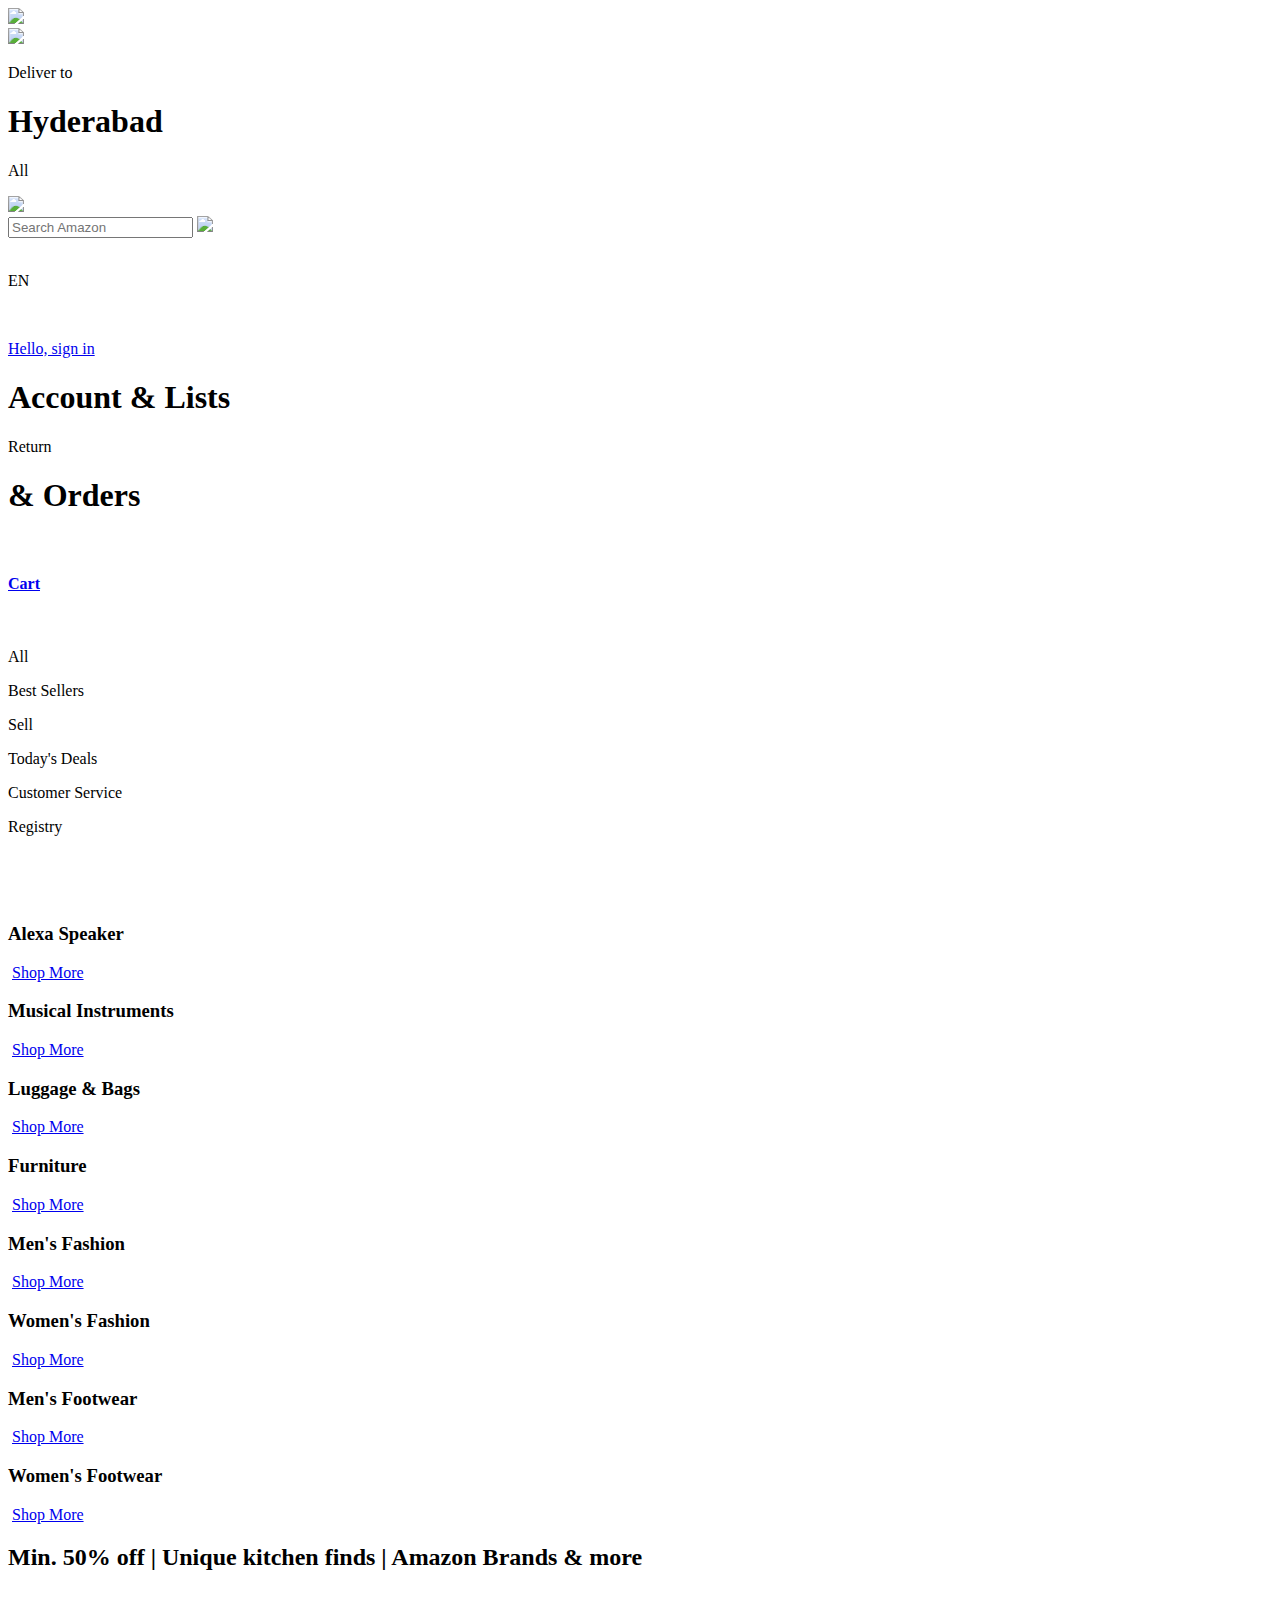
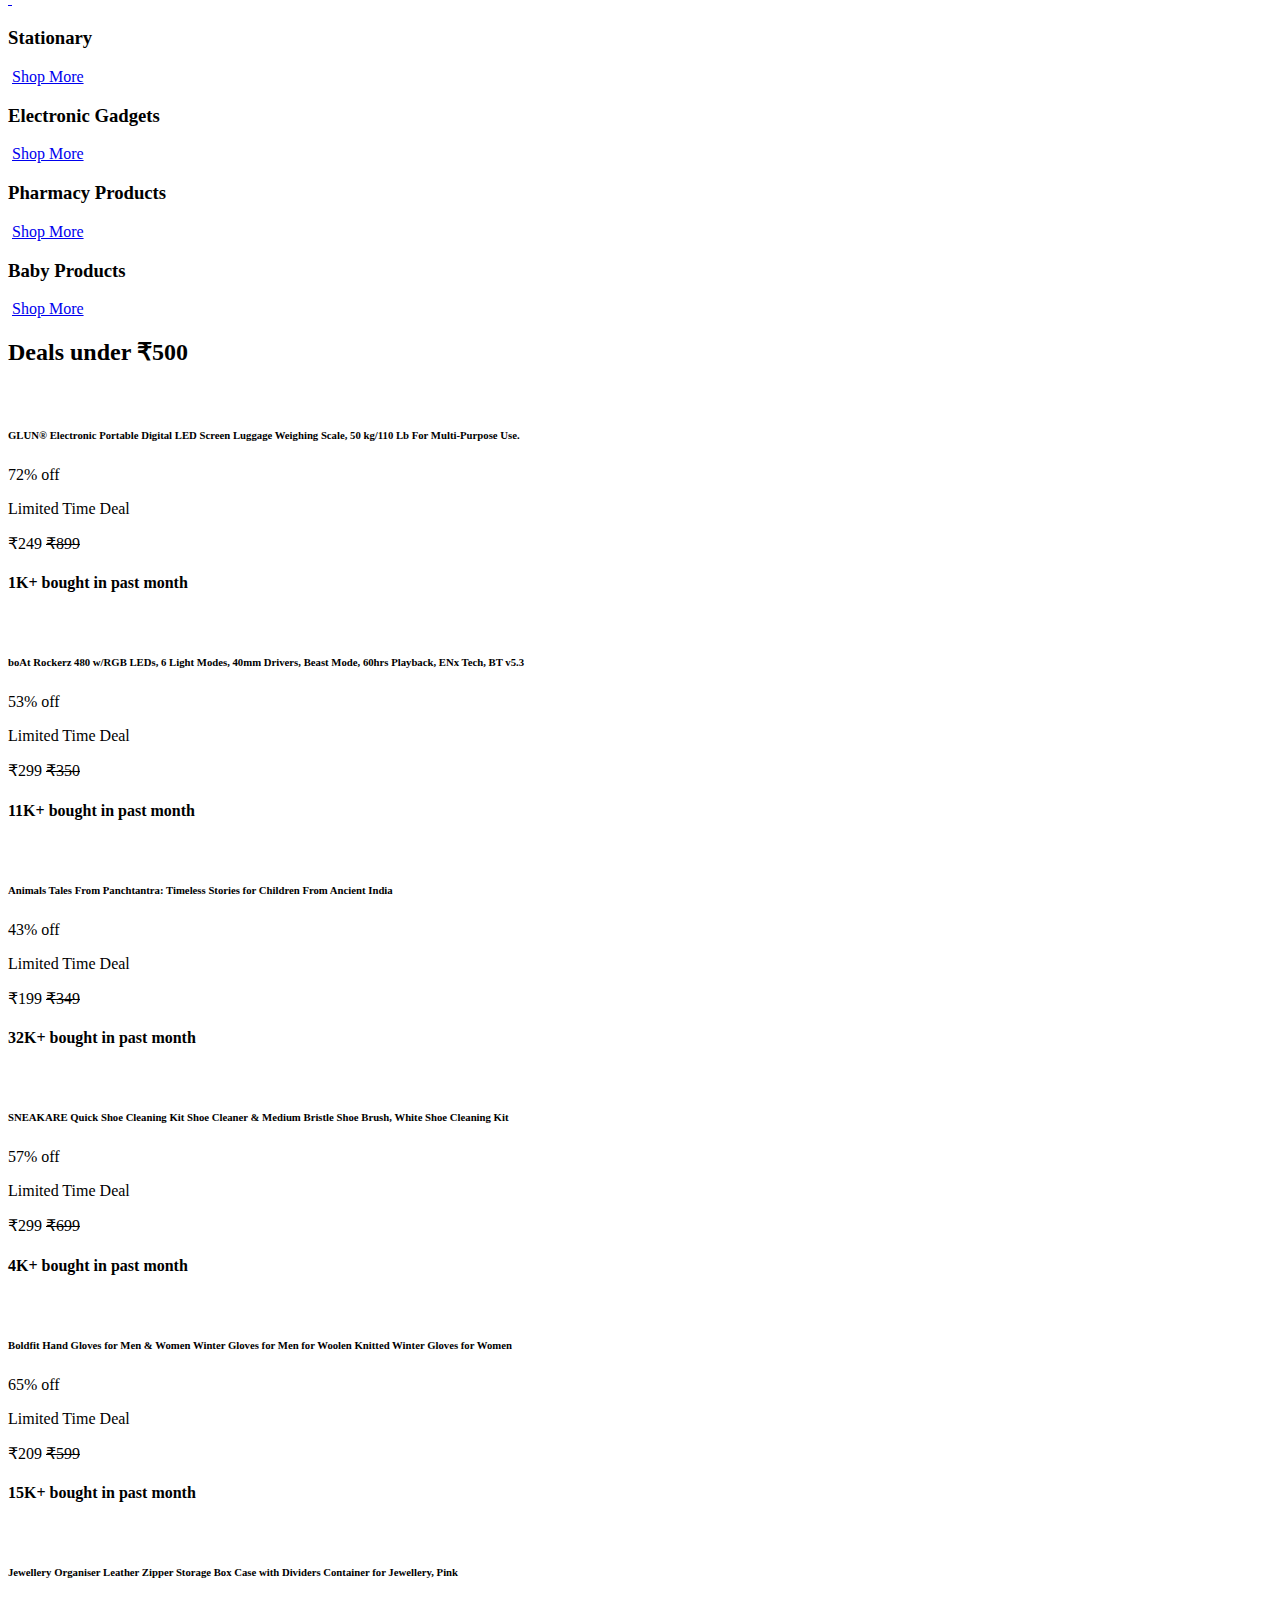
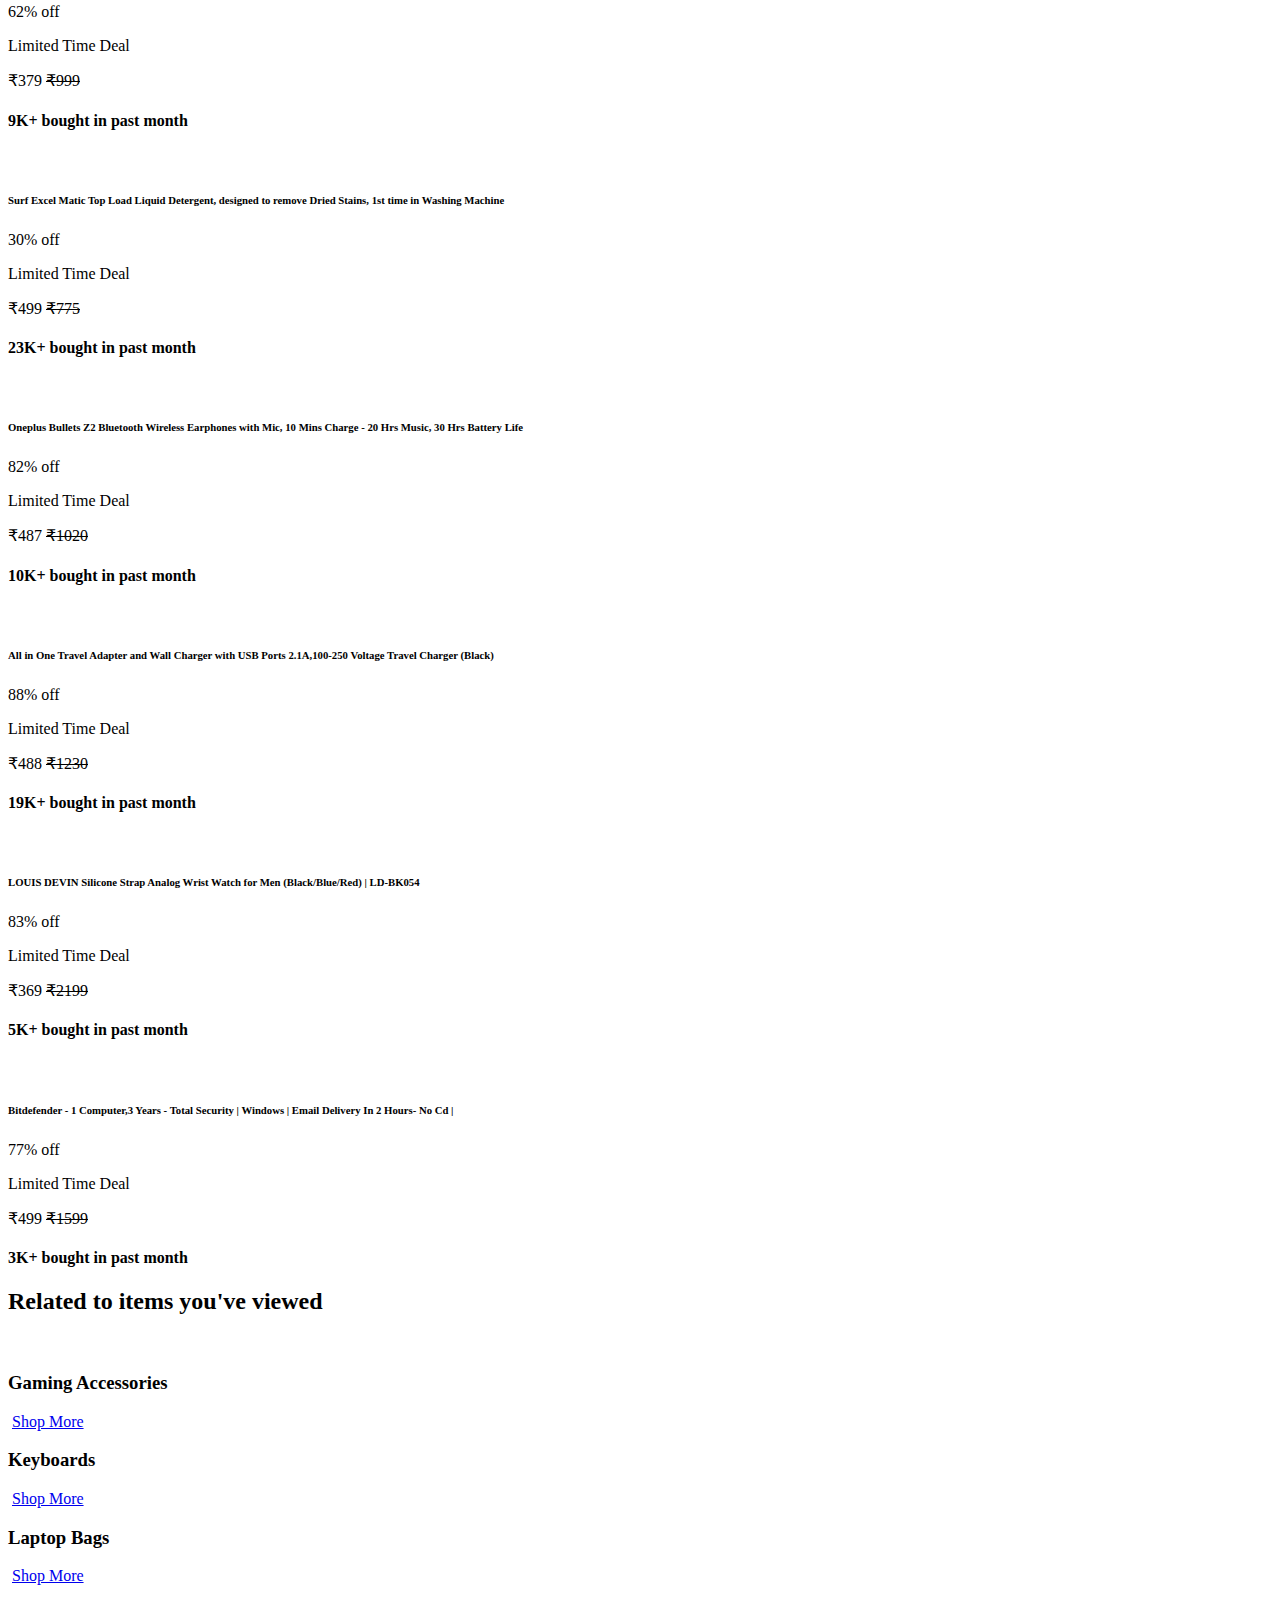
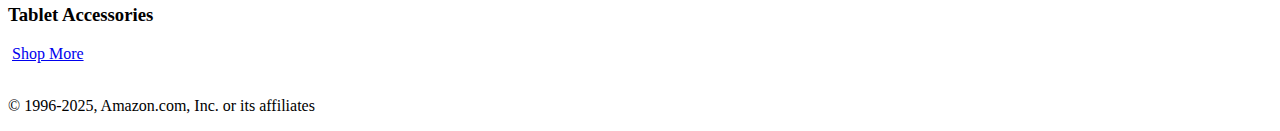
==== index.html @ c532bd1b "Add files via upload" ====
<!DOCTYPE html>
<html lang="en">
<head>
    <meta charset="UTF-8">
    <meta name="viewport" content="width=device-width, initial-scale=1.0">
    <title>Amazon Clone</title>
    <link rel="stylesheet" href="/home/style.css">
    <link rel="preconnect" href="https://fonts.googleapis.com">
<link rel="preconnect" href="https://fonts.gstatic.com" crossorigin>
<link href="https://fonts.googleapis.com/css2?family=Allerta&family=Inter:ital,opsz,wght@0,14..32,100..900;1,14..32,100..900&family=Lato:ital,wght@0,100;0,300;0,400;0,700;0,900;1,100;1,300;1,400;1,700;1,900&family=Montserrat:ital,wght@0,100..900;1,100..900&family=Poppins:ital,wght@0,100;0,200;0,300;0,400;0,500;0,600;0,700;0,800;0,900;1,100;1,200;1,300;1,400;1,500;1,600;1,700;1,800;1,900&family=Roboto:ital,wght@0,100;0,300;0,400;0,500;0,700;0,900;1,100;1,300;1,400;1,500;1,700;1,900&display=swap" rel="stylesheet">
</head>
<body>
    <nav >
        <a href="/">
            <img src="/assets/amazon_logo.png" width="100" >
        </a>
        <div class="country-nav">
            <img src="/assets/location_icon.png" height="20" >
            <div>
                <p>Deliver to</p>
                <h1>Hyderabad</h1>
            </div>
        </div>
        <div class="search-bar">
            <div class="search-cate">
                <p>All</p>
                <img src="/assets/dropdown_icon.png" height="12" >
            </div>
            <input type="text" class="search-input" placeholder="Search Amazon">
            <img src="/assets/search_icon.png" class="search-icon" >
        </div>
        <div class="lang-nav">
            <img src="/assets/india-icon.png" width="25px" alt="">
            <p>EN</p>
            <img src="/assets/dropdown_icon.png" width="10px" alt="">
        </div>
        <div class="text-nav">
            <p><a href="/signin/index.html">Hello, sign in</a></p>
            <h1>Account & Lists <img src="/assets/dropdown_icon.png" width="10px" alt=""></h1>
        </div>
        <div class="text-nav">
            <p>Return</p>
            <h1>& Orders</h1>
        </div>
        <a href="/signin/index.html" class="mobile-user-icon" style="display: none;">
            <img src="/assets/user.png" alt="">
        </a>
        <a href="/cart/index.html" class="cart-nav">
            <img src="/assets/cart_icon.png" width="35px" alt="">
            <h4>Cart</h4>
        </a>
    </nav>
<div class="bottom-nav">
    <div>
        <img src="/assets/menu_icon.png" width="25px" alt="">
        <p>All</p>
    </div>
    <p>Best Sellers</p>
    <p> Sell</p>
    <p>Today's Deals</p>
    <p>Customer Service</p>
    <p>Registry</p>
</div>

<div class="header-slide">
    <a href="#" class="prev_control"><img src="/assets/arrow_forward.png" width="30px" alt=""></a>
    <a href="#" class="next_control"><img src="/assets/arrow_back.png" width="30px" alt=""></a>
    <ul>
        <img src="/assets/header2.jpg" class="header-img" alt="">
        <img src="/assets/header5.jpg" class="header-img" alt="">
        <img src="/assets/header3.jpg" class="header-img" alt="">
        <img src="/assets/header4.jpg" class="header-img" alt="">
        <img src="/assets/header1.jpg" class="header-img" alt="">
        <img src="/assets/header6.jpg" class="header-img" alt="">
    </ul>
</div>
<div class="row-box header-box">
    <div class="col-box">
        <h3>Alexa Speaker</h3>
        <img src="/assets/box1-1.jpg" alt="">
        <a href="/">Shop More</a>
    </div>
    <div class="col-box">
        <h3>Musical Instruments</h3>
        <img src="/assets/box1-2.jpg" alt="">
        <a href="/">Shop More</a>
    </div>
    <div class="col-box">
        <h3>Luggage & Bags</h3>
        <img src="/assets/box1-3.jpg" alt="">
        <a href="/">Shop More</a>
    </div>
    <div class="col-box">
        <h3>Furniture</h3>
        <img src="/assets/box1-4.jpg" alt="">
        <a href="/">Shop More</a>
    </div>

</div>
<div class="row-box ">
    <div class="col-box">
        <h3>Men's Fashion</h3>
        <img src="/assets/box2-1.jpg" alt="">
        <a href="/">Shop More</a>
    </div>
    <div class="col-box">
        <h3>Women's Fashion</h3>
        <img src="/assets/box2-2.jpg" alt="">
        <a href="/">Shop More</a>
    </div>
    <div class="col-box">
        <h3>Men's Footwear</h3>
        <img src="/assets/box2-3.jpg" alt="">
        <a href="/">Shop More</a>
    </div>
    <div class="col-box">
        <h3>Women's Footwear </h3>
        <img src="/assets/box2-4.jpg" alt="">
        <a href="/">Shop More</a>
    </div>

</div>

<div class="product-slide">
    <h2>Min. 50% off | Unique kitchen finds | Amazon Brands & more</h2>
    <div class="products">
        <a href="/product/index.html">
            <img src="/assets/product_img.jpg" alt="">
        </a>
        <img src="/assets/product1-10.jpg" alt="">
        <img src="/assets/product1-8.jpg" alt="">
        <img src="/assets/product1-6.jpg" alt="">
        <img src="/assets/product1-4.jpg" alt="">
        <img src="/assets/product1-2.jpg" alt="">
        <img src="/assets/product1-9.jpg" alt="">
        <img src="/assets/product1-7.jpg" alt="">
        <img src="/assets/product1-5.jpg" alt="">
        <img src="/assets/product1-3.jpg" alt="">
        <img src="/assets/product1-1.jpg" alt="">
    </div>
</div>

<div class="row-box ">
    <div class="col-box">
        <h3>Stationary</h3>
        <img src="/assets/box3-1.jpg" alt="">
        <a href="/">Shop More</a>
    </div>
    <div class="col-box">
        <h3>Electronic Gadgets</h3>
        <img src="/assets/box3-2.jpg" alt="">
        <a href="/">Shop More</a>
    </div>
    <div class="col-box">
        <h3>Pharmacy Products</h3>
        <img src="/assets/box3-3.jpg" alt="">
        <a href="/">Shop More</a>
    </div>
    <div class="col-box">
        <h3>Baby Products </h3>
        <img src="/assets/box3-4.jpg" alt="">
        <a href="/">Shop More</a>
    </div>
</div>

<div class="product-slide-price">
    <h2>Deals under &#8377;500</h2>
    <div class="products">
        <div class="product-card">
            <div class="product-img-container">
                <img src="/assets/product2-1.jpg" alt="">
            </div>
            <div class="product-offer">
                <h6>GLUN® Electronic Portable Digital LED Screen Luggage Weighing Scale, 50 kg/110 Lb For Multi-Purpose Use.</h6>
                <p>72% off</p> <span>Limited Time Deal</span>
            </div>
            <p class="product-price">&#8377;<span>249</span> <del>&#8377;899</del></p>
            <h4>1K+ bought in past month</h4>
        </div>
        <div class="product-card">
            <div class="product-img-container">
                <img src="/assets/product2-2.jpg" alt="">
            </div>
            <div class="product-offer">
                <h6>boAt Rockerz 480 w/RGB LEDs, 6 Light Modes, 40mm Drivers, Beast Mode, 60hrs Playback, ENx Tech, BT v5.3</h6>
                <p>53% off</p> <span>Limited Time Deal</span>
            </div>
            <p class="product-price">&#8377;<span>299</span> <del>&#8377;350</del></p>
            <h4>11K+ bought in past month</h4>
        </div>
        <div class="product-card">
            <div class="product-img-container">
                <img src="/assets/product2-3.jpg" alt="">
            </div>
            <div class="product-offer">
                <h6>Animals Tales From Panchtantra: Timeless Stories for Children From Ancient India</h6>
                <p>43% off</p> <span>Limited Time Deal</span>
            </div>
            <p class="product-price">&#8377;<span>199</span> <del>&#8377;349</del></p>
            <h4>32K+ bought in past month</h4>
        </div>
        <div class="product-card">
            <div class="product-img-container">
                <img src="/assets/product2-4.jpg" alt="">
            </div>
            <div class="product-offer">
                <h6>SNEAKARE Quick Shoe Cleaning Kit Shoe Cleaner & Medium Bristle Shoe Brush, White Shoe Cleaning Kit</h6>
                <p>57% off</p> <span>Limited Time Deal</span>
            </div>
            <p class="product-price">&#8377;<span>299</span> <del>&#8377;699</del></p>
            <h4>4K+ bought in past month</h4>
        </div>
        <div class="product-card">
            <div class="product-img-container">
                <img src="/assets/product2-5.jpg" alt="">
            </div>
            <div class="product-offer">
                <h6>Boldfit Hand Gloves for Men & Women Winter Gloves for Men for Woolen Knitted Winter Gloves for Women</h6>
                <p>65% off</p> <span>Limited Time Deal</span>
            </div>
            <p class="product-price">&#8377;<span>209</span> <del>&#8377;599</del></p>
            <h4>15K+ bought in past month</h4>
        </div>
        <div class="product-card">
            <div class="product-img-container">
                <img src="/assets/product2-6.jpg" alt="">
            </div>
            <div class="product-offer">
                <h6>Jewellery Organiser Leather Zipper Storage Box Case with Dividers Container for Jewellery, Pink</h6>
                <p>62% off</p> <span>Limited Time Deal</span>
            </div>
            <p class="product-price">&#8377;<span>379</span> <del>&#8377;999</del></p>
            <h4>9K+ bought in past month</h4>
        </div>
        <div class="product-card">
            <div class="product-img-container">
                <img src="/assets/product2-7.jpg" alt="">
            </div>
            <div class="product-offer">
                <h6>Surf Excel Matic Top Load Liquid Detergent, designed to remove Dried Stains, 1st time in Washing Machine</h6>
                <p>30% off</p> <span>Limited Time Deal</span>
            </div>
            <p class="product-price">&#8377;<span>499</span> <del>&#8377;775</del></p>
            <h4>23K+ bought in past month</h4>
        </div>
        <div class="product-card">
            <div class="product-img-container">
                <img src="/assets/product2-8.jpg" alt="">
            </div>
            <div class="product-offer">
                <h6>Oneplus Bullets Z2 Bluetooth Wireless Earphones with Mic, 10 Mins Charge - 20 Hrs Music, 30 Hrs Battery Life</h6>
                <p>82% off</p> <span>Limited Time Deal</span>
            </div>
            <p class="product-price">&#8377;<span>487</span> <del>&#8377;1020</del></p>
            <h4>10K+ bought in past month</h4>
        </div>
        <div class="product-card">
            <div class="product-img-container">
                <img src="/assets/product2-9.jpg" alt="">
            </div>
            <div class="product-offer">
                <h6>All in One Travel Adapter and Wall Charger with USB Ports 2.1A,100-250 Voltage Travel Charger (Black)</h6>
                <p>88% off</p> <span>Limited Time Deal</span>
            </div>
            <p class="product-price">&#8377;<span>488</span> <del>&#8377;1230</del></p>
            <h4>19K+ bought in past month</h4>
        </div>
        <div class="product-card">
            <div class="product-img-container">
                <img src="/assets/product2-10.jpg" alt="">
            </div>
            <div class="product-offer">
                <h6>LOUIS DEVIN Silicone Strap Analog Wrist Watch for Men (Black/Blue/Red) | LD-BK054</h6>
                <p>83% off</p> <span>Limited Time Deal</span>
            </div>
            <p class="product-price">&#8377;<span>369</span> <del>&#8377;2199</del></p>
            <h4>5K+ bought in past month</h4>
        </div>
        <div class="product-card">
            <div class="product-img-container">
                <img src="/assets/product2-11.jpg" alt="">
            </div>
            <div class="product-offer">
                <h6>Bitdefender - 1 Computer,3 Years - Total Security | Windows | Email Delivery In 2 Hours- No Cd |</h6>
                <p>77% off</p> <span>Limited Time Deal</span>
            </div>
            <p class="product-price"><span>&#8377;499</span> <del>&#8377;1599</del></p>
            <h4>3K+ bought in past month</h4>
        </div>
    </div>
</div>

<div class="product-slide">
    <h2>Related to items you've viewed</h2>
    <div class="products">
        <img src="/assets/product3-10.jpg" alt="">
        <img src="/assets/product3-8.jpg" alt="">
        <img src="/assets/product3-6.jpg" alt="">
        <img src="/assets/product3-4.jpg" alt="">
        <img src="/assets/product3-2.jpg" alt="">
        <img src="/assets/product3-9.jpg" alt="">
        <img src="/assets/product3-7.jpg" alt="">
        <img src="/assets/product3-5.jpg" alt="">
        <img src="/assets/product3-3.jpg" alt="">
        <img src="/assets/product3-1.jpg" alt="">
        <img src="/assets/product3-11.jpg" alt="">
        <img src="/assets/product3-12.jpg" alt="">
        <img src="/assets/product3-13.jpg" alt="">
        <img src="/assets/product3-14.jpg" alt="">
        <img src="/assets/product3-15.jpg" alt="">
    </div>
</div>

<div class="row-box ">
    <div class="col-box">
        <h3>Gaming Accessories</h3>
        <img src="/assets/box4-1.jpg" alt="">
        <a href="/">Shop More</a>
    </div>
    <div class="col-box">
        <h3>Keyboards</h3>
        <img src="/assets/box4-2.jpg" alt="">
        <a href="/">Shop More</a>
    </div>
    <div class="col-box">
        <h3>Laptop Bags</h3>
        <img src="/assets/box4-3.jpg" alt="">
        <a href="/">Shop More</a>
    </div>
    <div class="col-box">
        <h3>Tablet Accessories</h3>
        <img src="/assets/box4-4.jpg" alt="">
        <a href="/">Shop More</a>
    </div>
</div>

<footer>
    <img src="/assets/amazon_logo.png" width="100" alt="">
    <p>© 1996-2025, Amazon.com, Inc. or its affiliates</p>
</footer>

<script src="/home/script.js"></script>
</body>
</html>
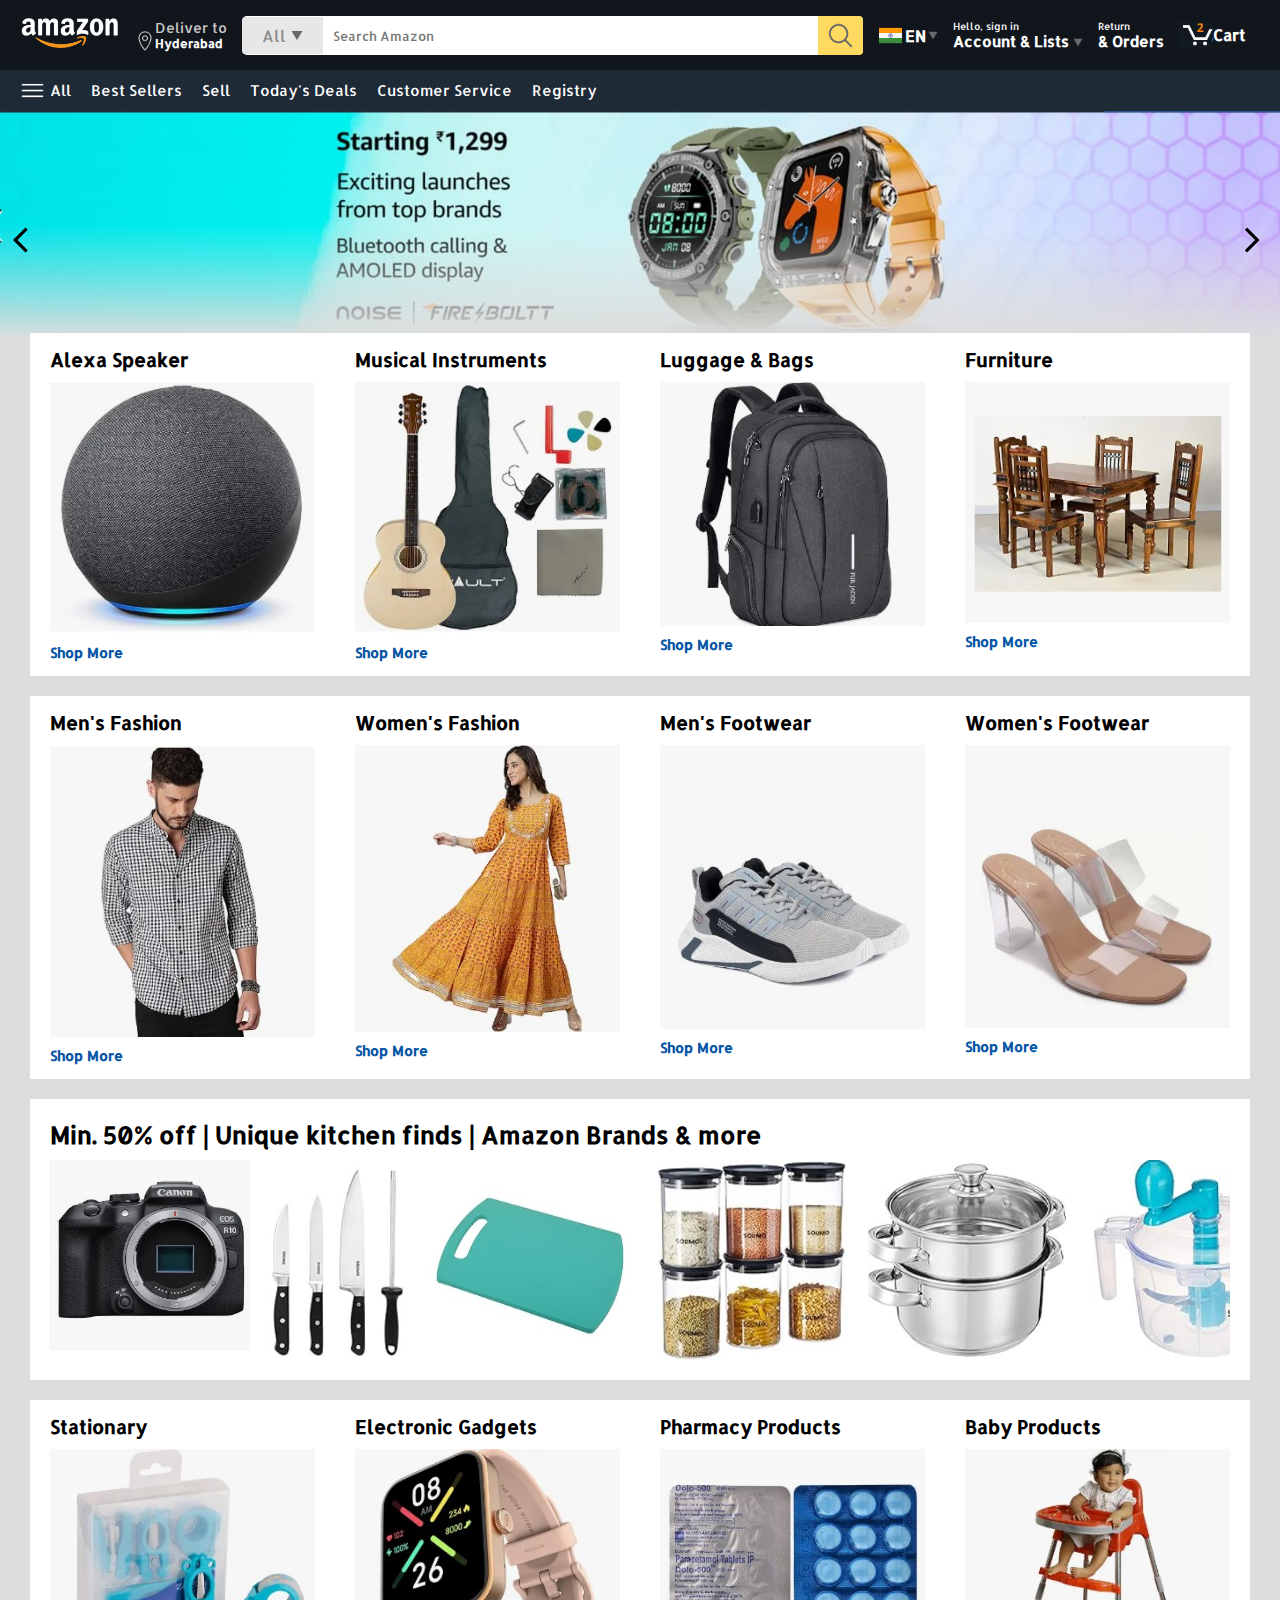
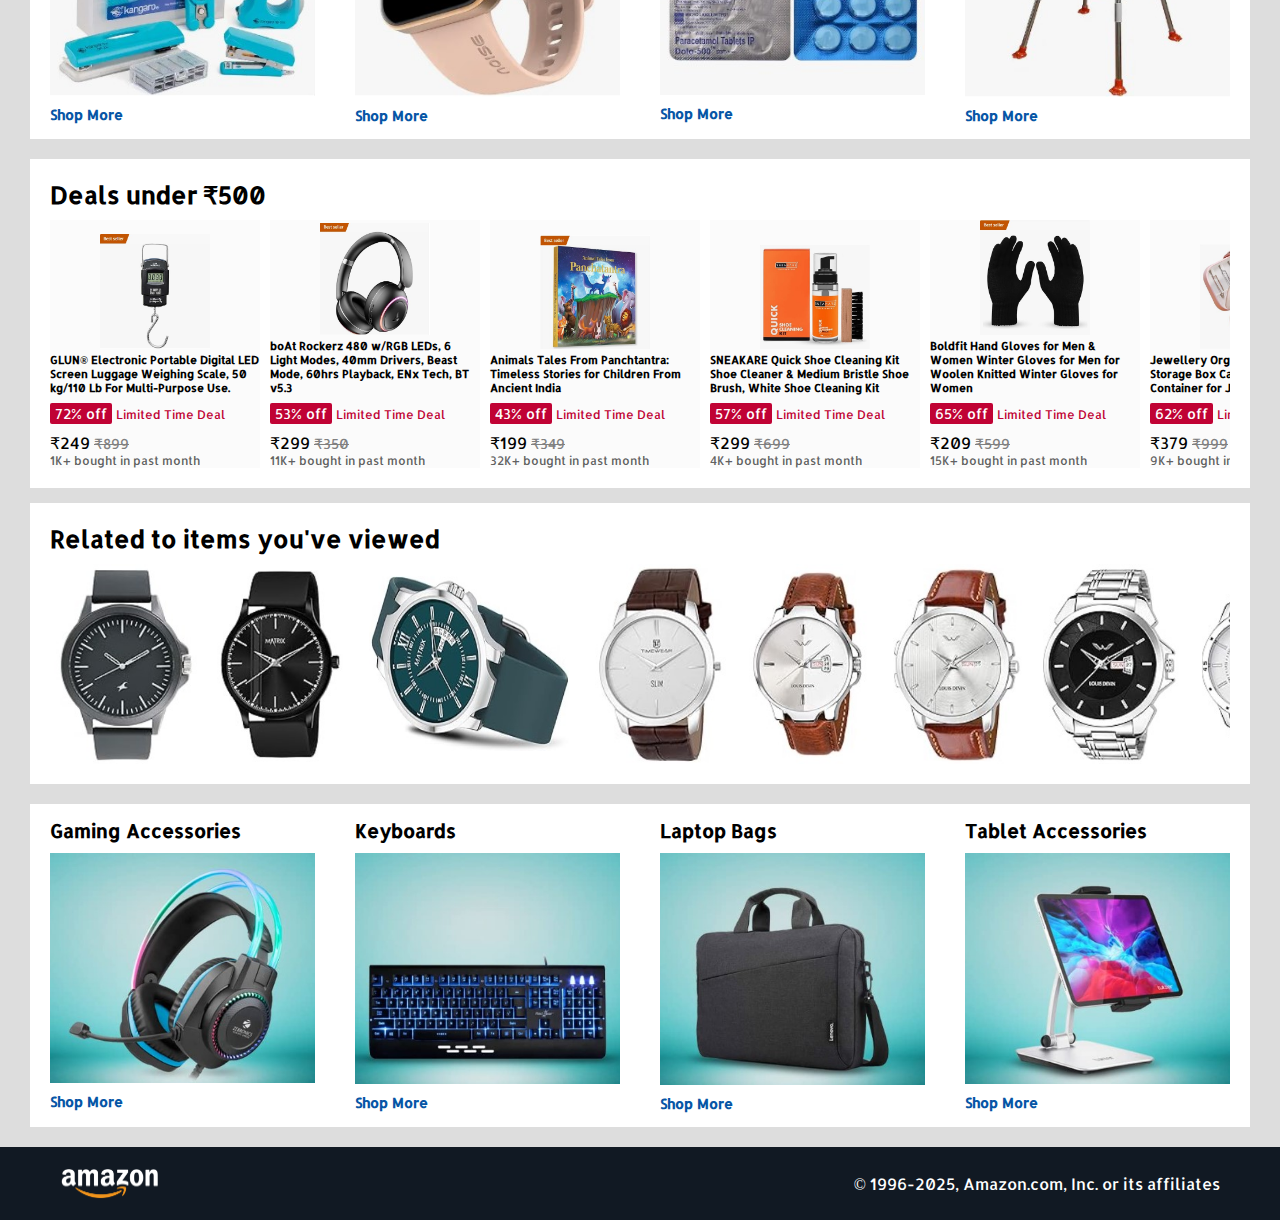
==== commit 339bd090: "Update index.html" ====
--- a/index.html
+++ b/index.html
@@ -4,7 +4,7 @@
     <meta charset="UTF-8">
     <meta name="viewport" content="width=device-width, initial-scale=1.0">
     <title>Amazon Clone</title>
-    <link rel="stylesheet" href="/home/style.css">
+    <link rel="stylesheet" href="/style.css">
     <link rel="preconnect" href="https://fonts.googleapis.com">
 <link rel="preconnect" href="https://fonts.gstatic.com" crossorigin>
 <link href="https://fonts.googleapis.com/css2?family=Allerta&family=Inter:ital,opsz,wght@0,14..32,100..900;1,14..32,100..900&family=Lato:ital,wght@0,100;0,300;0,400;0,700;0,900;1,100;1,300;1,400;1,700;1,900&family=Montserrat:ital,wght@0,100..900;1,100..900&family=Poppins:ital,wght@0,100;0,200;0,300;0,400;0,500;0,600;0,700;0,800;0,900;1,100;1,200;1,300;1,400;1,500;1,600;1,700;1,800;1,900&family=Roboto:ital,wght@0,100;0,300;0,400;0,500;0,700;0,900;1,100;1,300;1,400;1,500;1,700;1,900&display=swap" rel="stylesheet">
@@ -341,4 +341,4 @@
 
 <script src="/home/script.js"></script>
 </body>
-</html>+</html>
--- a/style.css
+++ b/style.css
@@ -0,0 +1,297 @@
+*{
+    padding: 0;
+    margin: 0;
+    box-sizing: border-box;
+    font-family: "Allerta", serif;
+    font-style: normal;
+}
+
+body{
+    background: #dddddd;
+}
+a{
+    text-decoration: none;
+    color: inherit;
+}
+nav{
+    height: 70px;
+    display: flex;
+    align-items: center;
+    justify-content: space-between;
+    background-color: #11161d;
+    padding: 20px 20px;
+    color: #fff;
+}
+.country-nav{
+    display: flex;
+    align-items: end;
+    margin-left: 15px;
+    font-size: 14px;
+    color: #c9c9c9;
+}
+.country-nav h1{
+    font-size: 12px;
+    color: white;
+}
+.search-bar{
+    flex: 1;
+    display: flex;
+    align-items: center;
+    background: white;
+    color: #8c8c8c;
+    max-width: 800px;
+    border-radius: 5px;
+    margin-left: 15px;
+    
+    
+}
+.search-cate{
+    display: flex;
+    align-items: center;
+    padding: 8px 20px;
+    gap: 5px;
+    background: #e7e7e7;
+    border-radius: 4px 0 0 4px;
+}
+.search-input{
+    border: none;
+    outline: none;
+    padding: 10px;
+    width: 100%;
+}
+.search-icon{
+    max-width: 45px;
+    padding: 5px 8px;
+    background: #ffda60;
+    border-radius: 0 4px 4px 0;
+}
+.lang-nav{
+    display: flex;
+    align-items: center;
+    gap: 2px;
+    font-weight: 600;
+    margin-left: 15px;
+}
+.text-nav{
+    margin-left: 15px;
+}
+.text-nav p{
+    font-size: 10px;
+}
+.text-nav h1{
+    font-size: 15px;
+}
+.cart-nav{
+    display: flex;
+    align-items: center;
+    margin: 0px 14px;
+}
+
+.bottom-nav{
+    display:flex;
+    align-items: center;
+    gap: 20px;
+    padding: 8px 20px;
+    background: #1f2a37;
+    color: white;
+    font-size: 15px;
+}
+.bottom-nav div{
+    display: flex;
+    align-items: center;
+    gap: 5px;
+    font-weight: 500;
+}
+.header-slide ul{
+    display: flex;
+    overflow-y: hidden;
+
+}
+.header-img{
+    max-width: 100%;
+    mask-image: linear-gradient(to bottom, #000000 50%, transparent 100% );
+}
+.header-slide a{
+    position: absolute;
+    top: 20%;
+    z-index: 1;
+    padding: 5vh 1vw;
+    /* background: #ffffff5f; */
+    color: #00000083;
+    text-decoration: none;
+    font-weight: 900;
+    font-size: 19px;
+    cursor: pointer;
+}
+.prev_control{
+    right: 0;
+}
+.row-box{
+    display: flex;
+    flex-wrap: wrap;
+    row-gap: 20px;
+    justify-content: space-between;
+    margin: 20px 30px;
+}
+.col-box{
+    display: flex;
+    flex-direction: column;
+    gap: 10px;
+    padding: 15px 20px;
+    background: white;
+    max-width: 25%;
+    min-height: 200px;
+    z-index: 1;
+}
+.col-box a{
+    font-size: 14px;
+    color: #0656a6;
+    font-weight: 600;
+}
+.header-box{
+    margin-top: -0.5vw;
+}
+.product-slide{
+    background: white;
+    margin: 0 30px;
+    padding: 20px;
+    margin-bottom: 15px;
+
+}
+.product-slide .products{
+    display: flex;
+    overflow-x: auto;
+    gap: 20px;
+    margin-top: 10px;
+}
+.product-slide .products img {
+    max-width: 200px;
+    max-height: 200px;
+}
+.product-slide .products::-webkit-scrollbar{
+    display: none;
+}
+.product-slide-price{
+    background: white;
+    margin: 0 30px;
+    padding: 20px;
+    margin-bottom: 15px;
+}
+.product-slide-price .products{
+    display: flex;
+    overflow-x: auto;
+    gap: 10px;
+    margin-top: 10px;
+}
+.product-slide-price .products::-webkit-scrollbar{
+    display: none;
+}
+.product-card{
+    display: flex;
+    flex-direction: column;
+    justify-content: end;
+    min-width: 210px;
+    background: #fbfbfbf7;
+}
+.product-card img{
+    width: 110px;
+    margin: 0 50px;
+}
+.product-offer p{
+    background: #c00234;
+    color: white;
+    display: inline-block;
+    padding: 2px 5px;
+    border-radius: 2px;
+    margin: 8px 0;
+    font-size: 14px;
+}
+.product-offer span{
+    color: #c00234;
+    font-weight: 500;
+    font-size: 12px;
+}
+.product-price del{
+    color: rgb(128, 128, 128);
+    font-size: 14px;
+}
+.product-card h4{
+    color: #525252eb;
+    font-size: 12px;
+    font-weight: 200;
+}
+
+footer{
+    display: flex;
+    justify-content: space-between;
+    align-items: center;
+    color: white;
+    background-color: #111923;
+    padding: 20px 60px;
+}
+
+/* media query */
+@media only screen and (max-width:900px){
+    nav{
+        flex-wrap: wrap;
+        height: 120px;
+    }
+    .search-bar{
+        order: 7;
+        margin: 15px 0 5px;
+        min-width: 300px;
+    }
+    .col-box{
+        max-width: 48%;
+    }
+}
+@media only screen and (max-width:600px){
+    .country-nav{
+        display: none;
+    }
+    .lang-nav{
+        display: none;
+    }
+    .text-nav{
+        display: none;
+    }
+    .bottom-nav{
+        font-size: 13px;
+        gap: 10px;
+        overflow-x: scroll;
+    }
+    .bottom-nav::-webkit-scrollbar{
+        display: none;
+    }
+    .bottom-nav p{
+        text-wrap: nowrap;
+    }
+    .mobile-user-icon{
+        display: flex !important;
+        flex: 1;
+        justify-content: flex-end;
+    }
+    .mobile-user-icon img{
+        width: 25px;
+    }
+    .cart-nav h4{
+        display: none;
+    }
+    .cart-nav img{
+        width: 25px;
+    }
+    .header-slide a{
+        top: 23%;
+        padding: 1vh 1vw;
+        font-size: 15px;
+    }
+    .col-box{
+        max-width: 100%;
+        width: 100%;
+    }
+    footer{
+        justify-content: center;
+        flex-direction: column;
+        font-size: 14px;
+    }
+}